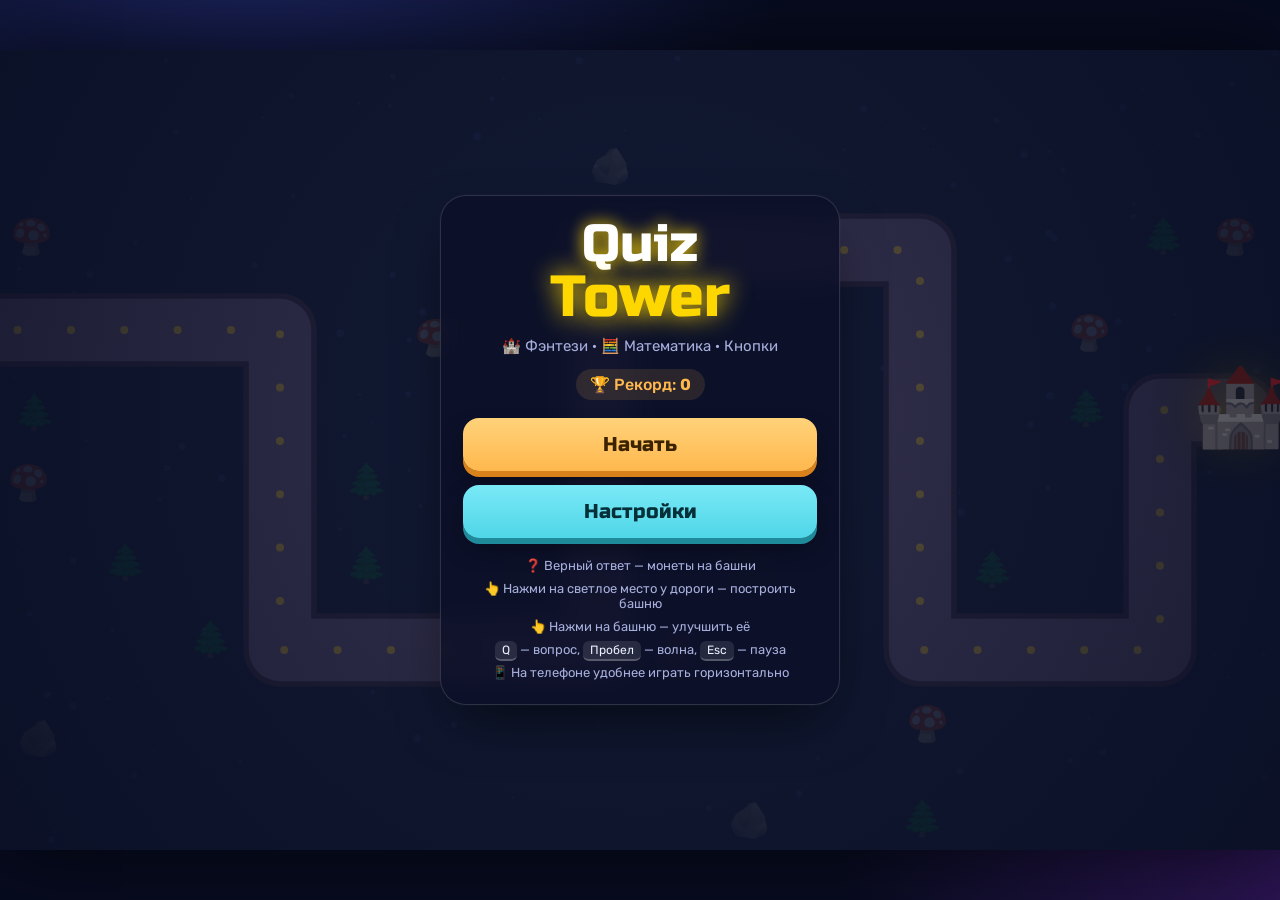
==== index.html @ 571d5566 "QuizTowerDefense: образовательная игра — башенная оборона с квизом Чистый JavaScript + Canvas, графи" ====
<!DOCTYPE html>
<html lang="ru">
<head>
  <meta charset="UTF-8">
  <meta name="viewport" content="width=device-width, initial-scale=1.0, viewport-fit=cover">
  <title>Quiz Tower</title>
  <!-- Подключаем файл с оформлением.
       ?v=1 — номер версии: меняем его при каждом обновлении игры,
       чтобы браузер не брал старый файл из кэша -->
  <link rel="stylesheet" href="style.css?v=1">
</head>
<body>

<!-- ↓↓↓ Для CodePen копируйте в окно HTML всё, что ниже этой строки ↓↓↓
     Только эту часть! CodePen сам подключает style.css и script.js.
     Если скопировать строки <link> или <script src>, игра загрузится дважды
     и появится ошибка «Identifier ... has already been declared». -->

<!-- «Сцена» — рамка игры. Внутри холст (canvas) и все экраны поверх него -->
<div class="stage" id="stage">

  <!-- Холст: здесь JavaScript рисует карту, башни и врагов -->
  <canvas id="gameCanvas"></canvas>

  <!-- Панель во время игры -->
  <div class="hud hidden" id="hud">
    <div class="hud-top">
      <div class="hud-box">
        <span class="hud-label">🪙 Монеты</span>
        <b id="coins">0</b>
      </div>
      <div class="hud-box">
        <span class="hud-label" id="baseLabel">🏰 Замок</span>
        <b id="lives">20</b>
      </div>
      <div class="hud-box hud-center">
        <span class="hud-label">Волна</span>
        <b id="wave">1</b>
      </div>
      <div class="hud-box">
        <span class="hud-label">Очки</span>
        <b id="score">0</b>
      </div>
      <button class="icon-btn" id="pauseButton" type="button" aria-label="Пауза">
        <svg viewBox="0 0 24 24" width="22" height="22"><rect x="6" y="5" width="4" height="14" rx="1.5" fill="currentColor"/><rect x="14" y="5" width="4" height="14" rx="1.5" fill="currentColor"/></svg>
      </button>
    </div>
    <!-- Улучшения, которые уже взяли -->
    <div class="weapon" id="perkChips" style="bottom: 70px;"></div>
    <!-- Кнопки действий -->
    <div class="td-bar">
      <button class="td-btn" id="quizButton" type="button">❓ Вопрос +50🪙</button>
      <button class="td-btn td-btn-main" id="waveButton" type="button">▶ Волна 1</button>
      <button class="td-btn" id="speedButton" type="button">⏩ ×1</button>
    </div>
  </div>

  <!-- Меню постройки / улучшения башни (создаёт JavaScript) -->
  <div class="build-menu hidden" id="buildMenu"></div>

  <!-- Всплывающая надпись -->
  <div class="toast" id="toast"></div>

  <!-- ЭКРАН 1. Стартовое меню -->
  <section class="screen" id="menuScreen">
    <div class="card">
      <h1 class="title">
        <span class="title-top">Quiz</span>
        <span class="title-bottom">Tower</span>
      </h1>
      <p class="subtitle" id="menuInfo">Отвечай на вопросы, строй башни, защищай замок!</p>
      <div class="best">🏆 Рекорд: <b id="menuBest">0</b></div>
      <div class="buttons">
        <button class="btn" id="startButton" type="button">Начать</button>
        <button class="btn btn-secondary" id="settingsButton" type="button">Настройки</button>
      </div>
      <div class="howto">
        <div>❓ Верный ответ — монеты на башни</div>
        <div>👆 Нажми на светлое место у дороги — построить башню</div>
        <div>👆 Нажми на башню — улучшить её</div>
        <div><kbd>Q</kbd> — вопрос, <kbd>Пробел</kbd> — волна, <kbd>Esc</kbd> — пауза</div>
        <div>📱 На телефоне удобнее играть горизонтально</div>
      </div>
    </div>
  </section>

  <!-- ЭКРАН 2. Выбор сложности -->
  <section class="screen hidden" id="difficultyScreen">
    <div class="card card-wide">
      <h2 class="screen-title">Выбери сложность</h2>
      <div class="choice-grid" id="difficultyChoices"></div>
    </div>
  </section>

  <!-- ЭКРАН 3. Вопрос (квиз) -->
  <section class="screen hidden" id="quizScreen">
    <div class="card quiz-card" id="quizCard">
      <div class="quiz-subject" id="quizSubject">🧮 Математика</div>
      <div class="quiz-question" id="quizQuestion">8 × 7 = ?</div>
      <div class="quiz-options" id="quizOptions"></div>
      <form class="quiz-form hidden" id="quizForm" autocomplete="off">
        <input class="quiz-input" id="quizInput" type="text" placeholder="Ответ" autocomplete="off" autocapitalize="characters" spellcheck="false">
        <button class="btn btn-small" type="submit">Ответить ⏎</button>
      </form>
      <div class="quiz-hint" id="quizHint">Верный ответ — монеты!</div>
    </div>
  </section>

  <!-- ЭКРАН 4. Улучшения после волны -->
  <section class="screen hidden" id="perkScreen">
    <div class="card card-wide">
      <h2 class="screen-title">Верно! Выбери улучшение</h2>
      <div class="choice-grid" id="perkChoices"></div>
    </div>
  </section>

  <!-- ЭКРАН 5. Настройки -->
  <section class="screen screen-settings hidden" id="settingsScreen">
    <div class="settings-panel">
      <div class="settings-header">
        <h2>Настройки</h2>
        <button class="icon-btn" id="settingsClose" type="button" aria-label="Закрыть">✕</button>
      </div>

      <div class="setting">
        <h3>Мир</h3>
        <div class="options options-cards" id="themeOptions"></div>
      </div>

      <div class="setting">
        <h3>Предмет</h3>
        <div class="options options-cards" id="subjectOptions"></div>
      </div>

      <div class="setting">
        <h3>Как отвечать</h3>
        <div class="options options-cards" id="inputOptions"></div>
      </div>

      <div class="setting">
        <h3>Звук</h3>
        <div class="row">
          <label class="switch">
            <input type="checkbox" id="soundToggle">
            <span class="switch-slider"></span>
          </label>
          <input class="volume" type="range" id="volumeRange" min="0" max="100" step="5" aria-label="Громкость">
        </div>
      </div>

      <div class="settings-footer">
        <button class="btn btn-ghost btn-small" id="resetBestButton" type="button">Сбросить рекорд</button>
        <button class="btn btn-small" id="settingsDone" type="button">Готово</button>
      </div>
    </div>
  </section>

  <!-- ЭКРАН 6. Пауза -->
  <section class="screen hidden" id="pauseScreen">
    <div class="card">
      <h2 class="screen-title">Пауза</h2>
      <div class="buttons">
        <button class="btn" id="resumeButton" type="button">Продолжить</button>
        <button class="btn btn-secondary" id="pauseMenuButton" type="button">В меню</button>
      </div>
    </div>
  </section>

  <!-- ЭКРАН 7. Игра окончена -->
  <section class="screen hidden" id="gameOverScreen">
    <div class="card">
      <h2 class="over-title">GAME OVER</h2>
      <div class="new-record hidden" id="newRecord">Новый рекорд!</div>
      <div class="stats">
        <div class="stat"><span>Очки</span><b id="finalScore">0</b></div>
        <div class="stat"><span>Волны</span><b id="finalWaves">0</b></div>
        <div class="stat"><span>Ответы</span><b id="finalAnswers">0</b></div>
      </div>
      <div class="best">🏆 Рекорд: <b id="finalBest">0</b></div>
      <div class="buttons">
        <button class="btn" id="restartButton" type="button">Рестарт</button>
        <button class="btn btn-secondary" id="overMenuButton" type="button">В меню</button>
      </div>
    </div>
  </section>

</div>

<!-- ↑↑↑ Для CodePen копируйте до этой строки (строку <script> ниже — НЕ копировать) ↑↑↑ -->

<!-- Подключаем файл с логикой игры (номер версии — как у style.css) -->
<script src="script.js?v=1"></script>
</body>
</html>
---- style.css ----
/* =========================================================
   QUIZ TOWER DEFENSE — оформление (цвета, шрифты, экраны, кнопки)
   ========================================================= */

/* Шрифты Google Fonts: Russo One — заголовки и цифры, Rubik — текст */
@import url('https://fonts.googleapis.com/css2?family=Russo+One&family=Rubik:wght@400;500;700&display=swap');

/* ---------- Цвета игры (переменные) ---------- */
/* --accent JavaScript меняет под выбранный мир */
:root {
  --bg: #070b1f;
  --panel: rgba(12, 16, 40, 0.84);
  --line: rgba(255, 255, 255, 0.14);
  --text: #eef1ff;
  --dim: #a7b0dd;
  --accent: #00ffff;
  --amber: #ffb84d;
  --amber-light: #ffd27a;
  --amber-dark: #d9821c;
  --cyan: #4fd6e8;
  --cyan-dark: #1f8a99;
  --good: #39d97a;
  --bad: #ff4d6d;
  --outline: #0d1030;
}

* {
  box-sizing: border-box;
}

html,
body {
  margin: 0;
  height: 100%;
}

body {
  display: flex;
  align-items: center;
  justify-content: center;
  overflow: hidden;
  background:
    radial-gradient(900px 600px at 20% -10%, #1c2560 0%, transparent 60%),
    radial-gradient(800px 600px at 100% 100%, #2a1450 0%, transparent 55%),
    var(--bg);
  color: var(--text);
  font-family: 'Rubik', sans-serif;
  user-select: none;
  -webkit-user-select: none;
  -webkit-tap-highlight-color: transparent;
}

/* ---------- Сцена и холст ---------- */
/* Размер сцены задаёт JavaScript (функция resizeGame) */
.stage {
  position: relative;
  overflow: hidden;
  box-shadow: 0 0 80px rgba(0, 0, 0, 0.6);
  touch-action: none; /* чтобы касание не прокручивало страницу */
}

#gameCanvas {
  display: block;
  width: 100%;
  height: 100%;
}

.hidden {
  display: none !important;
}

/* ---------- Панель во время игры (HUD) ---------- */
.hud {
  position: absolute;
  inset: 0;
  padding: 12px;
  pointer-events: none; /* касания проходят сквозь панель */
}

.hud-top {
  display: flex;
  justify-content: space-between;
  align-items: flex-start;
  gap: 8px;
}

.hud-box {
  display: flex;
  flex-direction: column;
  padding: 6px 12px;
  border: 1px solid var(--line);
  border-radius: 14px;
  background: var(--panel);
  backdrop-filter: blur(8px);
}

.hud-label {
  color: var(--dim);
  font-size: 11px;
  font-weight: 700;
  letter-spacing: 0.04em;
  text-transform: uppercase;
  white-space: nowrap;
}

.hud-box b {
  font-family: 'Russo One', sans-serif;
  font-size: 22px;
  font-weight: 400;
  line-height: 1.15;
}

.hud-hp {
  min-width: 140px;
}

.hud-hp b {
  font-size: 14px;
}

.hud-center {
  align-items: center;
}

.hud-center b {
  color: var(--accent);
  text-shadow: 0 0 12px var(--accent);
}

.hud-right {
  display: flex;
  gap: 8px;
  align-items: flex-start;
}

.bar {
  height: 10px;
  margin: 5px 0 3px;
  border-radius: 999px;
  background: rgba(255, 255, 255, 0.12);
  overflow: hidden;
}

.bar-fill {
  width: 100%;
  height: 100%;
  border-radius: 999px;
  background: linear-gradient(90deg, var(--bad), #ff9f43, var(--good));
  background-size: 300% 100%;
  transition: width 0.25s;
}

.weapon {
  position: absolute;
  left: 12px;
  bottom: 12px;
  display: flex;
  flex-wrap: wrap;
  gap: 6px;
  max-width: calc(100% - 24px);
}

.chip {
  padding: 4px 10px;
  border: 1px solid var(--line);
  border-radius: 999px;
  background: var(--panel);
  font-size: 12px;
  font-weight: 500;
  white-space: nowrap;
}

.boss-bar {
  position: absolute;
  top: 78px;
  left: 50%;
  width: min(420px, 80%);
  transform: translateX(-50%);
  text-align: center;
  font-family: 'Russo One', sans-serif;
  font-size: 14px;
  color: var(--bad);
  text-shadow: 0 0 10px var(--bad);
}

.boss-bar .bar {
  height: 12px;
  border: 1px solid rgba(255, 77, 109, 0.6);
}

.boss-bar .bar-fill {
  background: linear-gradient(90deg, #ff2a5c, #ff7a45);
}

.icon-btn {
  pointer-events: auto;
  display: grid;
  place-items: center;
  width: 44px;
  height: 44px;
  border: 1px solid var(--line);
  border-radius: 14px;
  background: var(--panel);
  color: #fff;
  font-size: 18px;
  cursor: pointer;
  backdrop-filter: blur(8px);
}

/* ---------- Экраны ---------- */
.screen {
  position: absolute;
  inset: 0;
  display: flex;
  align-items: center;
  justify-content: center;
  padding: 14px;
  background: radial-gradient(circle at 50% 45%, rgba(7, 11, 31, 0.3), rgba(7, 11, 31, 0.75));
  animation: fadeIn 0.2s ease;
}

.card {
  width: min(400px, 100%);
  max-height: 100%;
  overflow-y: auto;
  padding: 24px 22px;
  border: 1px solid var(--line);
  border-radius: 26px;
  background: var(--panel);
  box-shadow: 0 24px 60px -20px rgba(0, 0, 0, 0.7), 0 0 0 1px rgba(255, 255, 255, 0.02);
  backdrop-filter: blur(10px);
  text-align: center;
  animation: rise 0.3s cubic-bezier(0.2, 0.9, 0.3, 1.2);
}

.card-wide {
  width: min(720px, 100%);
}

/* Заголовок игры с неоновым свечением в цвет мира */
.title {
  margin: 0 0 6px;
  font-family: 'Russo One', sans-serif;
  font-weight: 400;
  line-height: 0.95;
}

.title span {
  display: block;
  -webkit-text-stroke: 5px var(--outline);
  paint-order: stroke fill;
}

.title-top {
  font-size: 52px;
  color: #fff;
  text-shadow: 0 0 16px var(--accent), 0 6px 0 var(--outline);
}

.title-bottom {
  font-size: 58px;
  color: var(--accent);
  text-shadow: 0 0 24px var(--accent), 0 6px 0 var(--outline);
}

.subtitle {
  margin: 12px 0 14px;
  color: var(--dim);
  font-size: 15px;
}

.best {
  display: inline-block;
  margin-bottom: 18px;
  padding: 6px 14px;
  border-radius: 999px;
  background: rgba(255, 184, 77, 0.12);
  color: var(--amber);
  font-weight: 500;
}

.screen-title {
  margin: 0 0 16px;
  font-family: 'Russo One', sans-serif;
  font-size: 28px;
  font-weight: 400;
}

.buttons {
  display: flex;
  flex-direction: column;
  gap: 14px;
}

.howto {
  display: grid;
  gap: 8px;
  margin-top: 20px;
  color: var(--dim);
  font-size: 13px;
}

kbd {
  padding: 2px 7px;
  border-radius: 6px;
  background: rgba(255, 255, 255, 0.1);
  border-bottom: 2px solid rgba(255, 255, 255, 0.22);
  color: var(--text);
  font-family: inherit;
  font-size: 12px;
}

/* ---------- Кнопки (объёмные, «нажимаются» вниз) ---------- */
.btn {
  padding: 14px 28px;
  border: 0;
  border-radius: 16px;
  background: linear-gradient(180deg, var(--amber-light), var(--amber));
  box-shadow: 0 6px 0 var(--amber-dark), 0 12px 24px -6px rgba(0, 0, 0, 0.5);
  color: #3b2300;
  font-family: 'Russo One', sans-serif;
  font-size: 20px;
  cursor: pointer;
  transition: transform 0.1s, box-shadow 0.1s, filter 0.15s;
}

.btn:hover {
  filter: brightness(1.07);
}

.btn:active {
  transform: translateY(4px);
  box-shadow: 0 2px 0 var(--amber-dark);
}

.btn-secondary {
  background: linear-gradient(180deg, #7ae9f6, var(--cyan));
  box-shadow: 0 6px 0 var(--cyan-dark), 0 12px 24px -6px rgba(0, 0, 0, 0.5);
  color: #05303a;
}

.btn-secondary:active {
  box-shadow: 0 2px 0 var(--cyan-dark);
}

.btn-ghost {
  background: rgba(255, 255, 255, 0.08);
  box-shadow: none;
  color: var(--dim);
}

.btn-ghost:active {
  box-shadow: none;
}

.btn-small {
  padding: 11px 18px;
  font-size: 15px;
}

/* ---------- Карточки выбора: герои, сложность, улучшения ---------- */
.choice-grid {
  display: grid;
  grid-template-columns: repeat(auto-fit, minmax(170px, 1fr));
  gap: 12px;
}

.choice {
  display: flex;
  flex-direction: column;
  align-items: center;
  gap: 6px;
  padding: 16px 12px;
  border: 2px solid var(--line);
  border-radius: 20px;
  background: rgba(255, 255, 255, 0.05);
  color: var(--text);
  font-family: inherit;
  cursor: pointer;
  transition: transform 0.15s, border-color 0.15s, box-shadow 0.15s;
}

.choice:hover,
.choice:focus-visible {
  transform: translateY(-4px);
  border-color: var(--accent);
  box-shadow: 0 0 22px -4px var(--accent);
  outline: none;
}

.choice-icon {
  font-size: 46px;
  line-height: 1.1;
}

.choice-title {
  font-family: 'Russo One', sans-serif;
  font-size: 18px;
}

.choice-desc {
  color: var(--dim);
  font-size: 13px;
  line-height: 1.35;
}

.choice-stats {
  display: grid;
  gap: 3px;
  width: 100%;
  margin-top: 4px;
  font-size: 12px;
  text-align: left;
}

.stat-row {
  display: flex;
  align-items: center;
  gap: 6px;
}

.stat-row span {
  width: 64px;
  color: var(--dim);
}

.stat-dots {
  letter-spacing: 1px;
  color: var(--accent);
}

/* ---------- Окно вопроса ---------- */
.quiz-card {
  width: min(460px, 100%);
  border-color: var(--accent);
  box-shadow: 0 0 40px -10px var(--accent), 0 24px 60px -20px rgba(0, 0, 0, 0.7);
}

.quiz-subject {
  color: var(--dim);
  font-size: 14px;
  font-weight: 700;
  letter-spacing: 0.06em;
  text-transform: uppercase;
}

.quiz-question {
  margin: 14px 0 18px;
  font-family: 'Russo One', sans-serif;
  font-size: 40px;
  letter-spacing: 0.04em;
  word-break: break-word;
}

.quiz-question small {
  display: block;
  margin-top: 6px;
  color: var(--dim);
  font-family: 'Rubik', sans-serif;
  font-size: 15px;
  letter-spacing: 0;
}

.quiz-options {
  display: grid;
  grid-template-columns: 1fr 1fr;
  gap: 12px;
}

.quiz-option {
  min-height: 64px;
  padding: 12px;
  border: 2px solid var(--line);
  border-radius: 18px;
  background: rgba(255, 255, 255, 0.07);
  color: #fff;
  font-family: 'Russo One', sans-serif;
  font-size: 24px;
  cursor: pointer;
  transition: transform 0.12s, border-color 0.12s, background 0.12s;
}

.quiz-option:hover {
  transform: translateY(-3px);
  border-color: var(--accent);
  background: rgba(255, 255, 255, 0.12);
}

.quiz-option.right {
  border-color: var(--good);
  background: rgba(57, 217, 122, 0.3);
}

.quiz-option.wrong {
  border-color: var(--bad);
  background: rgba(255, 77, 109, 0.3);
}

.quiz-form {
  display: flex;
  gap: 10px;
}

.quiz-input {
  flex: 1;
  min-width: 0;
  padding: 14px 16px;
  border: 2px solid var(--accent);
  border-radius: 16px;
  outline: none;
  background: rgba(0, 0, 0, 0.35);
  color: #fff;
  font-family: 'Russo One', sans-serif;
  font-size: 24px;
  text-align: center;
  text-transform: uppercase;
}

.quiz-hint {
  margin-top: 14px;
  color: var(--dim);
  font-size: 13px;
}

/* Окно мигает красным при неверном ответе и зелёным при верном */
.quiz-card.flash-bad {
  animation: flashBad 0.6s ease;
}

.quiz-card.flash-good {
  animation: flashGood 0.5s ease;
}

/* ---------- Экран настроек ---------- */
.screen-settings {
  justify-content: flex-end;
  align-items: stretch;
  background: linear-gradient(90deg, transparent 30%, rgba(7, 11, 31, 0.6));
}

.settings-panel {
  width: min(420px, 100%);
  max-height: 100%;
  overflow-x: hidden;
  overflow-y: auto;
  padding: 18px 20px 20px;
  border: 1px solid var(--line);
  border-radius: 24px;
  background: var(--panel);
  backdrop-filter: blur(10px);
  animation: slideIn 0.3s ease;
}

.settings-header {
  display: flex;
  justify-content: space-between;
  align-items: center;
}

.settings-header h2 {
  margin: 0;
  font-family: 'Russo One', sans-serif;
  font-size: 24px;
  font-weight: 400;
}

.setting {
  padding: 12px 0;
  border-bottom: 1px solid var(--line);
}

.setting h3 {
  margin: 0 0 10px;
  color: var(--dim);
  font-size: 12px;
  font-weight: 700;
  letter-spacing: 0.06em;
  text-transform: uppercase;
}

.row {
  display: flex;
  align-items: center;
  justify-content: space-between;
  gap: 16px;
}

.options {
  display: flex;
  flex-wrap: wrap;
  gap: 8px;
}

.options-cards .option {
  flex: 1;
  min-width: 100px;
}

.option {
  display: flex;
  flex-direction: column;
  align-items: center;
  gap: 4px;
  padding: 10px 8px;
  border: 2px solid transparent;
  border-radius: 14px;
  background: rgba(255, 255, 255, 0.05);
  color: var(--dim);
  font-family: inherit;
  font-size: 12px;
  cursor: pointer;
  transition: transform 0.15s, border-color 0.15s, background 0.15s;
}

.option:hover {
  transform: translateY(-2px);
}

.option.selected {
  border-color: var(--accent);
  background: rgba(255, 255, 255, 0.1);
  color: #fff;
}

.option-icon {
  font-size: 26px;
}

.option-title {
  color: #fff;
  font-size: 14px;
  font-weight: 700;
}

.settings-footer {
  display: flex;
  justify-content: space-between;
  gap: 10px;
  padding-top: 16px;
}

/* Переключатель (вкл/выкл) */
.switch {
  position: relative;
  flex-shrink: 0;
  width: 52px;
  height: 30px;
  cursor: pointer;
}

.switch input {
  position: absolute;
  opacity: 0;
}

.switch-slider {
  position: absolute;
  inset: 0;
  border-radius: 999px;
  background: rgba(255, 255, 255, 0.15);
  transition: background 0.2s;
}

.switch-slider::before {
  content: '';
  position: absolute;
  top: 4px;
  left: 4px;
  width: 22px;
  height: 22px;
  border-radius: 50%;
  background: #fff;
  transition: transform 0.2s;
}

.switch input:checked + .switch-slider {
  background: var(--amber);
}

.switch input:checked + .switch-slider::before {
  transform: translateX(22px);
}

.volume {
  flex: 1;
  accent-color: var(--amber);
}

.volume:disabled {
  opacity: 0.35;
}

/* ---------- Экран «Игра окончена» ---------- */
.over-title {
  margin: 0 0 14px;
  font-family: 'Russo One', sans-serif;
  font-size: 46px;
  font-weight: 400;
  color: var(--bad);
  -webkit-text-stroke: 4px var(--outline);
  paint-order: stroke fill;
  text-shadow: 0 0 24px var(--bad);
}

.stats {
  display: flex;
  gap: 10px;
  margin-bottom: 14px;
}

.stat {
  flex: 1;
  padding: 10px 6px;
  border-radius: 16px;
  background: rgba(255, 255, 255, 0.07);
}

.stat span {
  display: block;
  color: var(--dim);
  font-size: 12px;
}

.stat b {
  font-family: 'Russo One', sans-serif;
  font-size: 28px;
  font-weight: 400;
}

.new-record {
  display: inline-block;
  margin-bottom: 14px;
  padding: 6px 16px;
  border-radius: 999px;
  background: linear-gradient(90deg, var(--accent), var(--amber));
  color: #10132e;
  font-weight: 700;
  animation: pulse 1s ease-in-out infinite;
}

/* ---------- Обратный отсчёт и всплывающая надпись ---------- */
.countdown {
  position: absolute;
  inset: 0;
  display: grid;
  place-items: center;
  pointer-events: none;
  font-family: 'Russo One', sans-serif;
  font-size: 150px;
  color: #fff;
  -webkit-text-stroke: 6px var(--outline);
  paint-order: stroke fill;
  text-shadow: 0 0 30px var(--accent), 0 8px 0 var(--outline);
}

.countdown span {
  animation: countPop 0.7s ease-out both;
}

.countdown .go {
  font-size: 90px;
  color: var(--accent);
}

.toast {
  position: absolute;
  top: 26%;
  left: 50%;
  transform: translateX(-50%);
  opacity: 0;
  pointer-events: none;
  white-space: nowrap;
  font-family: 'Russo One', sans-serif;
  font-size: 30px;
  color: #fff;
  -webkit-text-stroke: 4px var(--outline);
  paint-order: stroke fill;
  text-shadow: 0 0 18px var(--accent);
}

.toast.show {
  animation: toast 1.6s ease both;
}

/* ---------- Анимации ---------- */
@keyframes fadeIn {
  from { opacity: 0; }
  to { opacity: 1; }
}

@keyframes rise {
  from { opacity: 0; transform: translateY(24px) scale(0.96); }
  to { opacity: 1; transform: none; }
}

@keyframes slideIn {
  from { opacity: 0; transform: translateX(40px); }
  to { opacity: 1; transform: none; }
}

@keyframes pulse {
  0%, 100% { transform: scale(1); }
  50% { transform: scale(1.07); }
}

@keyframes flashBad {
  0%, 100% { background: var(--panel); }
  20%, 60% { background: rgba(255, 77, 109, 0.75); }
  40%, 80% { background: rgba(255, 77, 109, 0.25); }
}

@keyframes flashGood {
  0%, 100% { background: var(--panel); }
  40% { background: rgba(57, 217, 122, 0.6); }
}

@keyframes countPop {
  0% { opacity: 0; transform: scale(2.2); }
  30% { opacity: 1; transform: scale(1); }
  80% { opacity: 1; transform: scale(0.95); }
  100% { opacity: 0; transform: scale(0.7); }
}

@keyframes toast {
  0% { opacity: 0; transform: translate(-50%, 20px) scale(0.8); }
  15% { opacity: 1; transform: translate(-50%, 0) scale(1.05); }
  25% { transform: translate(-50%, 0) scale(1); }
  80% { opacity: 1; }
  100% { opacity: 0; transform: translate(-50%, -20px); }
}

/* ---------- Телефоны ---------- */
@media (max-width: 640px) {
  .screen-settings {
    align-items: flex-end;
    padding: 10px;
  }

  .settings-panel {
    max-height: 80%;
  }

  .hud-hp {
    min-width: 110px;
  }

  .hud-box b {
    font-size: 18px;
  }

  .title-top { font-size: 42px; }
  .title-bottom { font-size: 46px; }
  .quiz-question { font-size: 32px; }
  .quiz-option { font-size: 20px; }
  .choice-grid { grid-template-columns: 1fr; }
  .choice { flex-direction: row; text-align: left; }
  .choice-icon { font-size: 38px; }
  .countdown { font-size: 120px; }
}

/* Если в системе включено «уменьшить движение» */
@media (prefers-reduced-motion: reduce) {
  .new-record {
    animation: none;
  }
}

/* =========================================================
   ДОПОЛНЕНИЯ ДЛЯ TOWER DEFENSE
   ========================================================= */

/* Нижняя панель с кнопками действий */
.td-bar {
  position: absolute;
  left: 50%;
  bottom: 12px;
  display: flex;
  gap: 8px;
  transform: translateX(-50%);
  pointer-events: auto;
}

.td-btn {
  padding: 10px 16px;
  border: 1px solid var(--line);
  border-radius: 14px;
  background: var(--panel);
  color: #fff;
  font-family: 'Russo One', sans-serif;
  font-size: 15px;
  white-space: nowrap;
  cursor: pointer;
  backdrop-filter: blur(8px);
  transition: transform 0.1s, border-color 0.15s;
}

.td-btn:hover {
  border-color: var(--accent);
}

.td-btn:active {
  transform: translateY(2px);
}

.td-btn:disabled {
  opacity: 0.4;
  cursor: default;
}

.td-btn-main {
  border-color: var(--accent);
  box-shadow: 0 0 16px -4px var(--accent);
}

/* Меню постройки и улучшения башни — появляется рядом с местом */
.build-menu {
  position: absolute;
  z-index: 5;
  display: flex;
  flex-direction: column;
  gap: 6px;
  width: 210px;
  padding: 10px;
  border: 1px solid var(--accent);
  border-radius: 16px;
  background: var(--panel);
  box-shadow: 0 0 24px -6px var(--accent);
  backdrop-filter: blur(10px);
  animation: fadeIn 0.15s ease;
}

.build-title {
  margin-bottom: 2px;
  color: var(--dim);
  font-size: 12px;
  font-weight: 700;
  text-align: center;
  text-transform: uppercase;
}

.build-item {
  display: flex;
  align-items: center;
  gap: 8px;
  padding: 7px 9px;
  border: 1px solid var(--line);
  border-radius: 12px;
  background: rgba(255, 255, 255, 0.06);
  color: #fff;
  font-family: inherit;
  font-size: 13px;
  text-align: left;
  cursor: pointer;
}

.build-item:hover:not(:disabled) {
  border-color: var(--accent);
}

.build-item:disabled {
  opacity: 0.4;
  cursor: default;
}

.build-icon {
  font-size: 24px;
}

.build-name {
  flex: 1;
  line-height: 1.2;
}

.build-name small {
  display: block;
  color: var(--dim);
  font-size: 11px;
}

.build-cost {
  color: var(--amber);
  font-weight: 700;
}

@media (max-width: 640px) {
  .td-btn {
    padding: 9px 11px;
    font-size: 13px;
  }
}

/* Узкий экран: панель компактнее, чтобы было видно карту */
@media (max-width: 700px) {
  .hud {
    padding: 6px;
  }

  .hud-top {
    gap: 4px;
  }

  .hud-box {
    padding: 3px 7px;
    border-radius: 10px;
  }

  .hud-label {
    font-size: 8px;
  }

  .hud-box b {
    font-size: 14px;
  }

  .icon-btn {
    width: 34px;
    height: 34px;
  }

  .td-bar {
    bottom: 6px;
    gap: 4px;
  }

  .td-btn {
    padding: 6px 8px;
    font-size: 11px;
  }

  .build-menu {
    width: 170px;
    padding: 6px;
  }

  .build-item {
    padding: 4px 6px;
    font-size: 11px;
  }

  .build-icon {
    font-size: 18px;
  }

  .toast {
    font-size: 18px;
  }
}
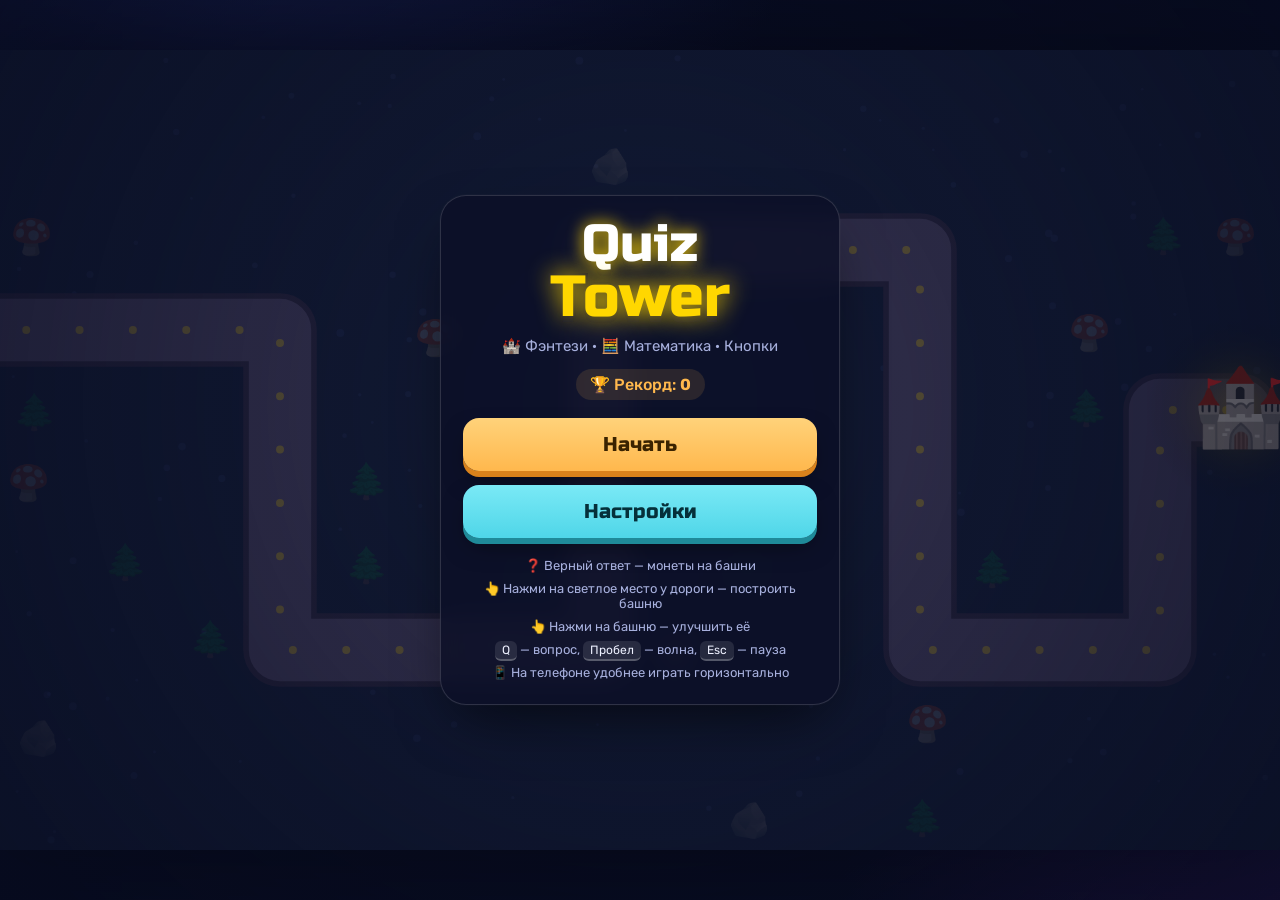
==== commit f4720b0d: "Вёрстка: ровная верхняя панель, экраны на всё окно, переносы подсказок - Верхняя панель — сетка из т" ====
--- a/index.html
+++ b/index.html
@@ -5,9 +5,9 @@
   <meta name="viewport" content="width=device-width, initial-scale=1.0, viewport-fit=cover">
   <title>Quiz Tower</title>
   <!-- Подключаем файл с оформлением.
-       ?v=1 — номер версии: меняем его при каждом обновлении игры,
+       ?v=2 — номер версии: меняем его при каждом обновлении игры,
        чтобы браузер не брал старый файл из кэша -->
-  <link rel="stylesheet" href="style.css?v=1">
+  <link rel="stylesheet" href="style.css?v=2">
 </head>
 <body>
 
@@ -25,28 +25,35 @@
   <!-- Панель во время игры -->
   <div class="hud hidden" id="hud">
     <div class="hud-top">
-      <div class="hud-box">
-        <span class="hud-label">🪙 Монеты</span>
-        <b id="coins">0</b>
-      </div>
-      <div class="hud-box">
-        <span class="hud-label" id="baseLabel">🏰 Замок</span>
-        <b id="lives">20</b>
-      </div>
+      <!-- Слева: монеты и жизни базы -->
+      <div class="hud-group">
+        <div class="hud-box">
+          <span class="hud-label">🪙 Монеты</span>
+          <b id="coins">0</b>
+        </div>
+        <div class="hud-box">
+          <span class="hud-label" id="baseLabel">🏰 Замок</span>
+          <b id="lives">20</b>
+        </div>
+      </div>
+      <!-- По центру: номер волны -->
       <div class="hud-box hud-center">
         <span class="hud-label">Волна</span>
         <b id="wave">1</b>
       </div>
-      <div class="hud-box">
-        <span class="hud-label">Очки</span>
-        <b id="score">0</b>
-      </div>
-      <button class="icon-btn" id="pauseButton" type="button" aria-label="Пауза">
-        <svg viewBox="0 0 24 24" width="22" height="22"><rect x="6" y="5" width="4" height="14" rx="1.5" fill="currentColor"/><rect x="14" y="5" width="4" height="14" rx="1.5" fill="currentColor"/></svg>
-      </button>
+      <!-- Справа: очки и пауза -->
+      <div class="hud-group hud-group-right">
+        <div class="hud-box">
+          <span class="hud-label">Очки</span>
+          <b id="score">0</b>
+        </div>
+        <button class="icon-btn" id="pauseButton" type="button" aria-label="Пауза">
+          <svg viewBox="0 0 24 24" width="22" height="22"><rect x="6" y="5" width="4" height="14" rx="1.5" fill="currentColor"/><rect x="14" y="5" width="4" height="14" rx="1.5" fill="currentColor"/></svg>
+        </button>
+      </div>
     </div>
     <!-- Улучшения, которые уже взяли -->
-    <div class="weapon" id="perkChips" style="bottom: 70px;"></div>
+    <div class="weapon perk-chips" id="perkChips"></div>
     <!-- Кнопки действий -->
     <div class="td-bar">
       <button class="td-btn" id="quizButton" type="button">❓ Вопрос +50🪙</button>
@@ -189,6 +196,6 @@
 <!-- ↑↑↑ Для CodePen копируйте до этой строки (строку <script> ниже — НЕ копировать) ↑↑↑ -->
 
 <!-- Подключаем файл с логикой игры (номер версии — как у style.css) -->
-<script src="script.js?v=1"></script>
+<script src="script.js?v=2"></script>
 </body>
 </html>
--- a/style.css
+++ b/style.css
@@ -1045,3 +1045,87 @@
     font-size: 18px;
   }
 }
+
+/* ---------- Ровная верхняя панель ----------
+   Три колонки: слева и справа одинаковой ширины (1fr),
+   поэтому блок «Волна» стоит точно по центру */
+.hud-top {
+  display: grid;
+  grid-template-columns: 1fr auto 1fr;
+  align-items: start;
+}
+
+.hud-group {
+  display: flex;
+  gap: 8px;
+  align-items: stretch;
+}
+
+.hud-group-right {
+  justify-content: flex-end;
+}
+
+/* Все блоки одной высоты, текст по центру */
+.hud-top .hud-box {
+  justify-content: center;
+  min-width: 86px;
+  height: 54px;
+  text-align: center;
+}
+
+.hud-top .hud-label {
+  line-height: 16px;
+}
+
+.hud-top .icon-btn {
+  width: 54px;
+  height: 54px;
+}
+
+/* Улучшения — над нижними кнопками, по центру */
+.perk-chips {
+  left: 50%;
+  bottom: 66px;
+  justify-content: center;
+  transform: translateX(-50%);
+}
+
+@media (max-width: 700px) {
+  .hud-top .hud-box {
+    min-width: 0;
+    height: 36px;
+    padding: 2px 7px;
+  }
+
+  .hud-top .hud-label {
+    line-height: 11px;
+  }
+
+  .hud-top .icon-btn {
+    width: 36px;
+    height: 36px;
+  }
+
+  .hud-group {
+    gap: 4px;
+  }
+
+  .perk-chips {
+    bottom: 42px;
+  }
+}
+
+/* Длинные подсказки переносятся, а не обрезаются краем экрана */
+.toast {
+  width: max-content;
+  max-width: 92%;
+  white-space: normal;
+  text-align: center;
+  line-height: 1.15;
+}
+
+/* Экраны (меню, вопрос, улучшения, настройки…) — на всё окно, а не только
+   поверх карты: на телефоне карта узкой полосой, и окна в ней не помещались */
+.screen {
+  position: fixed;
+}
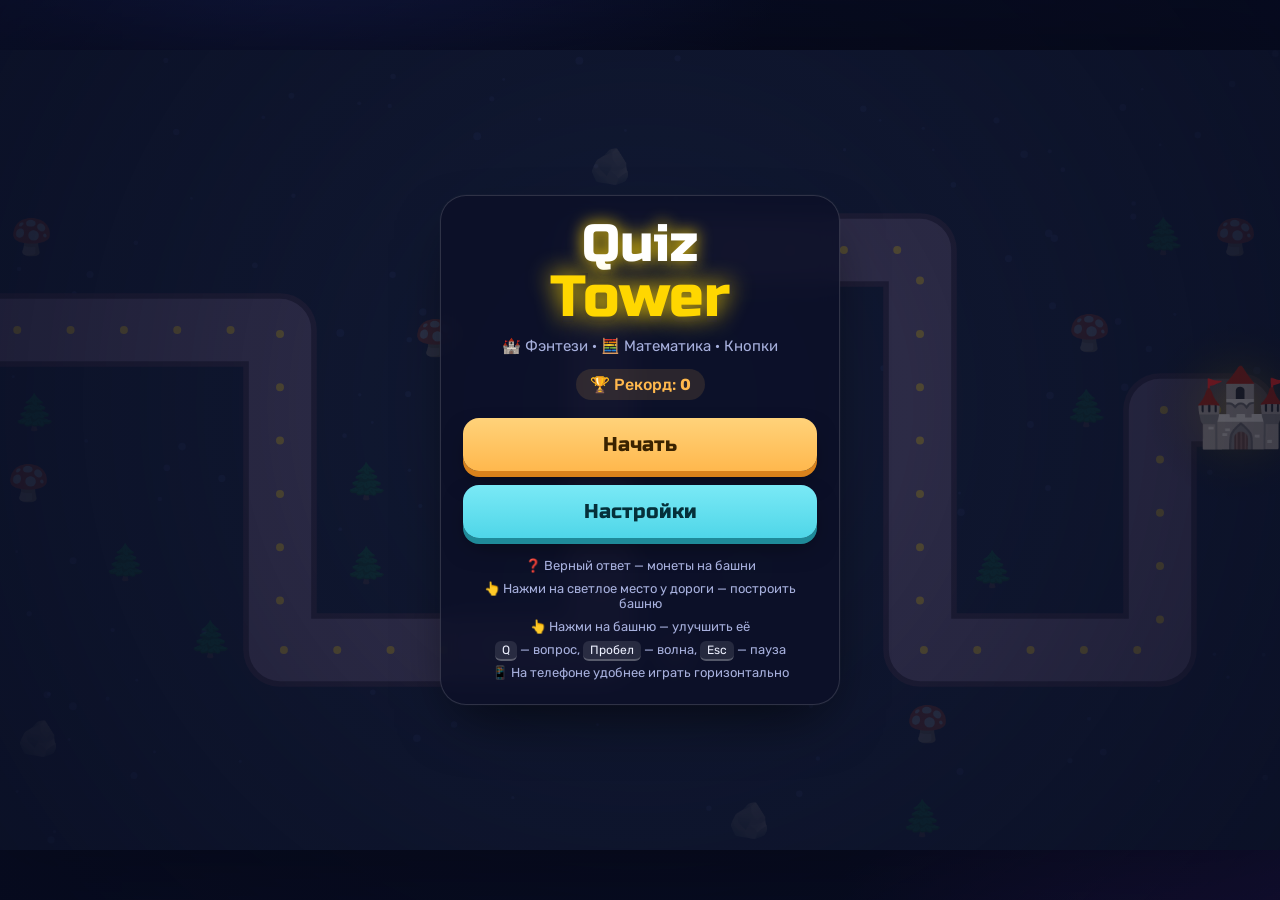
==== commit af2a2fbe: "Новый предмет «История России» и выбор предмета перед игрой - 4 предмета: математика, русский, англи" ====
--- a/index.html
+++ b/index.html
@@ -5,9 +5,9 @@
   <meta name="viewport" content="width=device-width, initial-scale=1.0, viewport-fit=cover">
   <title>Quiz Tower</title>
   <!-- Подключаем файл с оформлением.
-       ?v=2 — номер версии: меняем его при каждом обновлении игры,
+       ?v=3 — номер версии: меняем его при каждом обновлении игры,
        чтобы браузер не брал старый файл из кэша -->
-  <link rel="stylesheet" href="style.css?v=2">
+  <link rel="stylesheet" href="style.css?v=3">
 </head>
 <body>
 
@@ -94,7 +94,10 @@
   <!-- ЭКРАН 2. Выбор сложности -->
   <section class="screen hidden" id="difficultyScreen">
     <div class="card card-wide">
-      <h2 class="screen-title">Выбери сложность</h2>
+      <h2 class="screen-title">Выбери предмет и сложность</h2>
+      <h3 class="pick-title">Предмет</h3>
+      <div class="options options-cards subject-pick" id="subjectQuick"></div>
+      <h3 class="pick-title">Сложность</h3>
       <div class="choice-grid" id="difficultyChoices"></div>
     </div>
   </section>
@@ -196,6 +199,6 @@
 <!-- ↑↑↑ Для CodePen копируйте до этой строки (строку <script> ниже — НЕ копировать) ↑↑↑ -->
 
 <!-- Подключаем файл с логикой игры (номер версии — как у style.css) -->
-<script src="script.js?v=2"></script>
+<script src="script.js?v=3"></script>
 </body>
 </html>
--- a/style.css
+++ b/style.css
@@ -1129,3 +1129,57 @@
 .screen {
   position: fixed;
 }
+
+/* ---------- Предмет на экране сложности и длинные вопросы ---------- */
+.pick-title {
+  margin: 4px 0 10px;
+  color: var(--dim);
+  font-size: 12px;
+  font-weight: 700;
+  letter-spacing: 0.06em;
+  text-align: left;
+  text-transform: uppercase;
+}
+
+.subject-pick {
+  margin-bottom: 16px;
+}
+
+/* Предметы ровной сеткой: 4 в ряд, на телефоне 2 × 2 */
+.subject-pick,
+#subjectOptions {
+  display: grid;
+  grid-template-columns: repeat(4, minmax(0, 1fr));
+}
+
+#subjectOptions {
+  grid-template-columns: repeat(2, minmax(0, 1fr));
+}
+
+@media (max-width: 560px) {
+  .subject-pick {
+    grid-template-columns: repeat(2, minmax(0, 1fr));
+  }
+}
+
+/* Длинный вопрос (история) — шрифт меньше, переносится по словам */
+.quiz-question.long {
+  font-size: 26px;
+  line-height: 1.25;
+  letter-spacing: 0;
+}
+
+/* Длинные варианты ответа — шрифт меньше */
+.quiz-options.long .quiz-option {
+  font-size: 17px;
+}
+
+@media (max-width: 640px) {
+  .quiz-question.long {
+    font-size: 21px;
+  }
+
+  .quiz-options.long .quiz-option {
+    font-size: 15px;
+  }
+}
